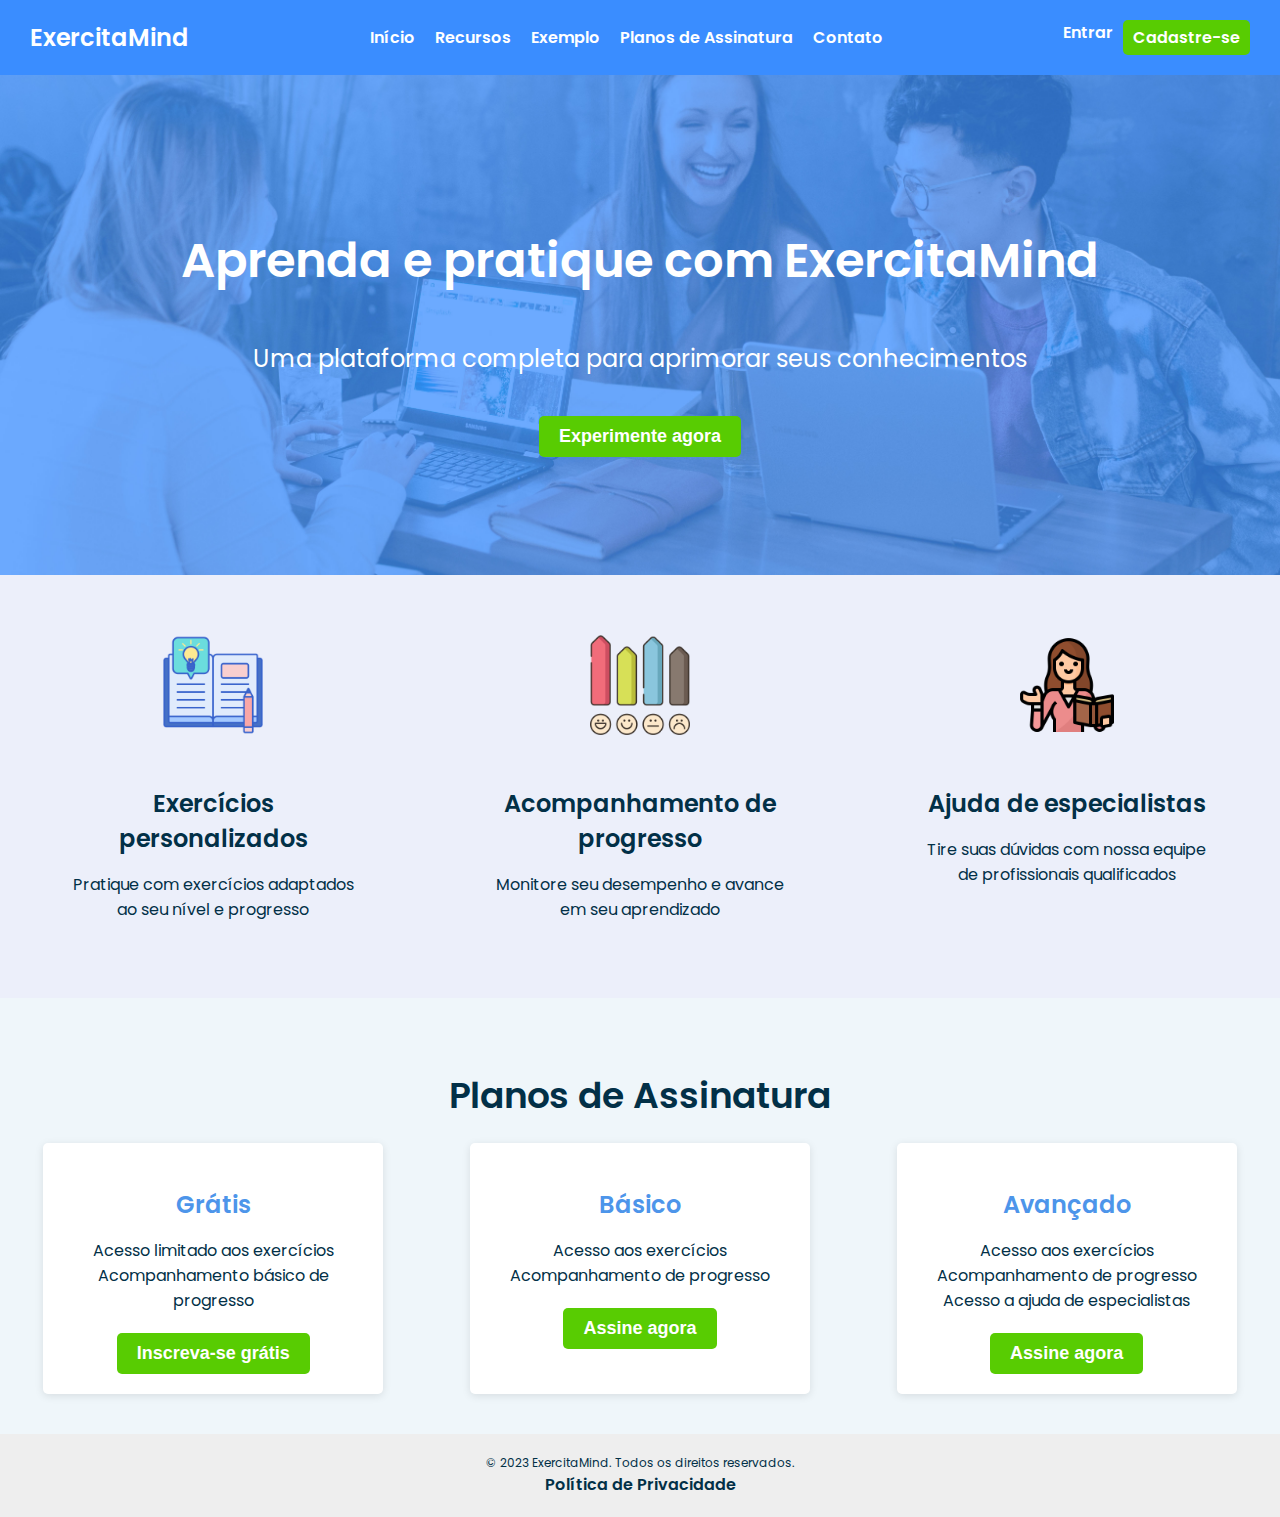
==== index.html @ e6cb5dfc "primeiro commit" ====
<!DOCTYPE html>
<html lang="pt-BR">
<head>
  <meta charset="UTF-8">
  <meta name="viewport" content="width=device-width, initial-scale=1.0">
  <title>ExercitaMind</title>
  <link rel="stylesheet" href="styles2.css">
</head>
<body>
  <header>
    <div class="logo">ExercitaMind</div>
    <nav>
      <a href="#">Início</a>
      <a href="#">Recursos</a>
      <a href="exercicios.html">Exemplo</a>
      <a href="#">Planos de Assinatura</a>
      <a href="#">Contato</a>
    </nav>
    <div class="auth-buttons">
      <a href="#">Entrar</a>
      <a href="#" class="signup-btn">Cadastre-se</a>
    </div>
  </header>
  
  <section class="banner">
    <h1>Aprenda e pratique com ExercitaMind</h1>
    <p>Uma plataforma completa para aprimorar seus conhecimentos</p>
    <button>Experimente agora</button>
  </section>

  <section class="features">
    <div class="feature">
      <img src="images/personalized-exercises.png" alt="Exercícios personalizados">
      <h3>Exercícios personalizados</h3>
      <p>Pratique com exercícios adaptados ao seu nível e progresso</p>
    </div>

    <div class="feature">
        <img src="images/progress-tracking.png" alt="Acompanhamento de progresso">
        <h3>Acompanhamento de progresso</h3>
        <p>Monitore seu desempenho e avance em seu aprendizado</p>
      </div>
      <div class="feature">
        <img src="images/expert-help.png" alt="Ajuda de especialistas">
        <h3>Ajuda de especialistas</h3>
        <p>Tire suas dúvidas com nossa equipe de profissionais qualificados</p>
      </div>
    </section>
  
    <section class="plans">
    <h2>Planos de Assinatura</h2>
    <div class="plan-cards">
      <div class="plan-card">
        <h3>Grátis</h3>
        <ul>
          <li>Acesso limitado aos exercícios</li>
          <li>Acompanhamento básico de progresso</li>
        </ul>
        <button>Inscreva-se grátis</button>
      </div>
      <div class="plan-card">
        <h3>Básico</h3>
        <ul>
          <li>Acesso aos exercícios</li>
          <li>Acompanhamento de progresso</li>
        </ul>
        <button>Assine agora</button>
      </div>
      <div class="plan-card">
        <h3>Avançado</h3>
        <ul>
          <li>Acesso aos exercícios</li>
          <li>Acompanhamento de progresso</li>
          <li>Acesso a ajuda de especialistas</li>
        </ul>
        <button>Assine agora</button>
      </div>
    </div>
  </section>
  
    <footer>
      <p>&copy; 2023 ExercitaMind. Todos os direitos reservados.</p>
      <a href="#">Política de Privacidade</a>
    </footer>
  </body>
  </html>
---- styles2.css ----
/* Geral */
@import url('https://fonts.googleapis.com/css2?family=Poppins:wght@400;600&display=swap');

body {
  font-family: 'Poppins', sans-serif;
  color: #023047;
  margin: 0;
  background-color: #EFF6FA;
}

/* Cabeçalho e Navegação */
header {
    display: flex;
    justify-content: space-between;
    align-items: center;
    background-color: #3A8DFF;
    padding: 20px 30px;
    box-shadow: 0 2px 8px rgba(0, 0, 0, 0.1);
  }
  
  .logo {
    font-size: 24px;
    font-weight: 600;
    color: #FFFFFF;
  }
  
  nav {
    display: flex;
    gap: 20px;
  }
  
  nav a {
    color: #FFFFFF;
    text-decoration: none;
    font-weight: 600;
    transition: color 0.3s;
  }
  
  nav a:hover {
    color: #58cc02;
  }
  
  .auth-buttons {
    display: flex;
    gap: 10px;
  }
  
  .auth-buttons a {
    color: #FFFFFF;
    text-decoration: none;
    font-weight: 600;
    transition: color 0.3s;
  }
  
  .auth-buttons a:hover {
    color: #58cc02;
  }
  
  .signup-btn {
    padding: 5px 10px;
    background-color: #58cc02;
    color: #FFFFFF;
    border-radius: 5px;
    transition: background-color 0.3s, color 0.3s;
  }
  
  .signup-btn:hover {
    background-color: #61e002;
    color: #FFFFFF;
  }

/* Banner */
.banner {
  background-image: url('images/banner-background.jpg');
  background-size: cover;
  background-position: center;
  height: 500px;
  display: flex;
  flex-direction: column;
  justify-content: center;
  align-items: center;
  color: #FFFFFF;
  text-align: center;
  padding: 0 20px;
}

.banner h1 {
  font-size: 48px;
  font-weight: 600;
  margin-bottom: 20px;
}

.banner p {
  font-size: 24px;
  margin-bottom: 40px;
}

.banner button {
  padding: 10px 20px;
  background-color: #58cc02;
  color: #FFFFFF;
  font-size: 18px;
  font-weight: 600;
  border: none;
  border-radius: 5px;
  cursor: pointer;
  transition: background-color 0.3s;
}

.banner button:hover {
  background-color: #61e002;
}

/* Seção de Recursos */
.features {
    display: flex;
    justify-content: space-around;
    padding: 40px 0;
    background-color: #ECEFFA;
  }
  
  .feature {
    width: 300px;
    padding: 20px;
    text-align: center;
  }
  
  .feature img {
    width: 100px;
    height: auto;
    margin-bottom: 20px;
  }
  
  .feature h3 {
    font-size: 24px;
    font-weight: 600;
    color: #023047;
    margin-bottom: 10px;
  }
  
  .feature p {
    font-size: 16px;
  }
  
  /* Seção de Planos de Assinatura */
  .plans {
    padding: 40px 0;
  }
  
  .plans h2 {
    font-size: 36px;
    font-weight: 600;
    color: #023047;
    text-align: center;
    margin-bottom: 20px;
  }
  
  .plan-cards {
    display: flex;
    justify-content: space-around;
  }
  
  .plan-card {
    width: 300px;
    background-color: #FFFFFF;
    box-shadow: 0 2px 8px rgba(0, 0, 0, 0.1);
    padding: 20px;
    border-radius: 5px;
    text-align: center;
  }
  
  .plan-card h3 {
    font-size: 24px;
    font-weight: 600;
    color: #4D95EA;
    margin-bottom: 10px;
  }
  
  .plan-card ul {
    list-style-type: none;
    padding: 0;
    font-size: 16px;
    margin-bottom: 20px;
  }
  
  .plan-card button {
    padding: 10px 20px;
    background-color: #58cc02;
    color: #FFFFFF;
    font-size: 18px;
    font-weight: 600;
    border: none;
    border-radius: 5px;
    cursor: pointer;
    transition: background-color 0.3s;
  }
  
  .plan-card button:hover {
    background-color: #61e002;
  }

/* Rodapé */
footer {
    background-color: #EEEEEE;
    padding: 20px;
    text-align: center;
  }
  
  footer p {
    font-size: 12px;
    margin: 0;
  }
  
  footer a {
    color: #023047;
    text-decoration: none;
    font-weight: 600;
    transition: color 0.3s;
  }
  
  footer a:hover {
    color: #4D95EA;
  }
  
  /* Seção de Recursos - Página de Recursos */
.resources-banner {
    background-color: #3A8DFF;
    height: 200px;
    display: flex;
    justify-content: center;
    align-items: center;
    color: #FFFFFF;
    text-align: center;
    padding: 0 20px;
    }
    
    .resources-banner h1 {
    font-size: 36px;
    font-weight: 600;
    margin-bottom: 20px;
    }
    input
    .resources {
    display: flex;
    justify-content: space-around;
    padding: 40px 0;
    background-color: #EFF6FA;
    }
    
    .resource {
    width: 300px;
    padding: 20px;
    text-align: center;
    }
    
    .resource img {
    width: 100px;
    height: auto;
    margin-bottom: 20px;
    }
    
    .resource h3 {
    font-size: 24px;
    font-weight: 600;
    color: #023047;
    margin-bottom: 10px;
    }
    
    .resource p {
    font-size: 16px;
    }
    
    nav a.active {
    color: #58cc02;
    }
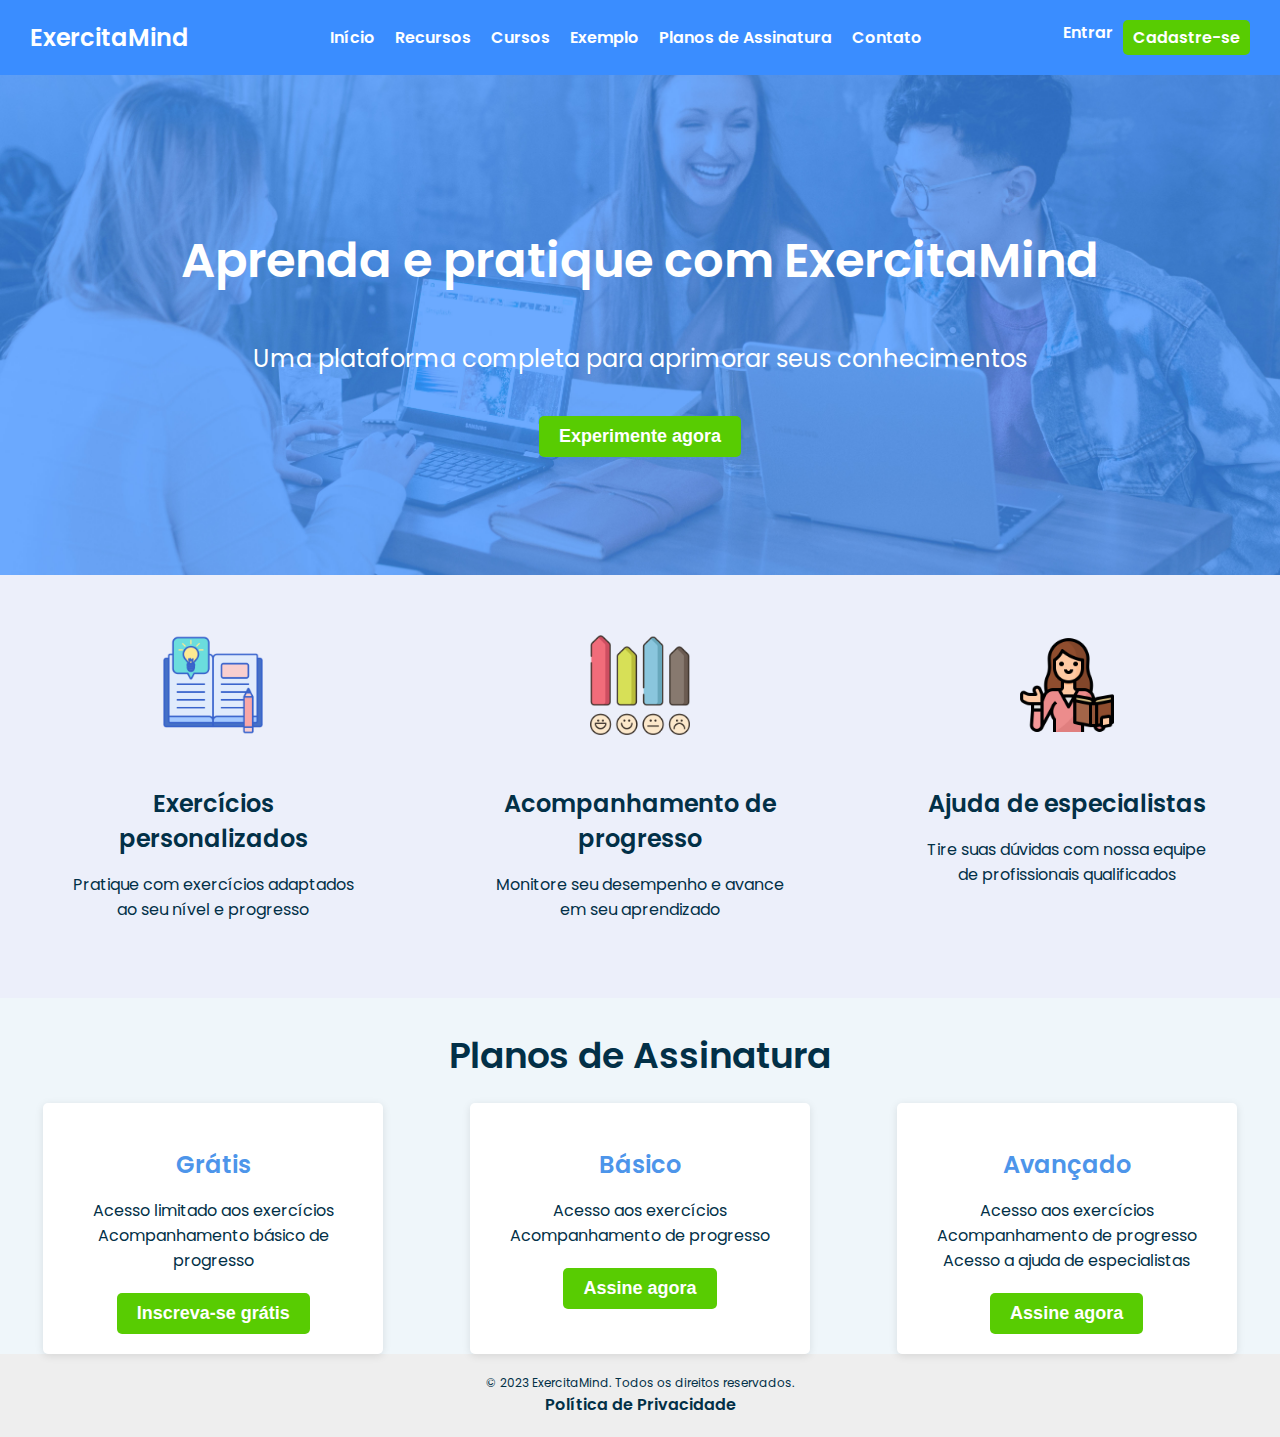
==== commit 8bca2266: "versao nova" ====
--- a/index.html
+++ b/index.html
@@ -10,8 +10,9 @@
   <header>
     <div class="logo">ExercitaMind</div>
     <nav>
-      <a href="#">Início</a>
+      <a href="index.html">Início</a>
       <a href="#">Recursos</a>
+      <a href="cursos.html">Cursos</a>
       <a href="exercicios.html">Exemplo</a>
       <a href="#">Planos de Assinatura</a>
       <a href="#">Contato</a>
--- a/styles2.css
+++ b/styles2.css
@@ -10,64 +10,64 @@
 
 /* Cabeçalho e Navegação */
 header {
-    display: flex;
-    justify-content: space-between;
-    align-items: center;
-    background-color: #3A8DFF;
-    padding: 20px 30px;
-    box-shadow: 0 2px 8px rgba(0, 0, 0, 0.1);
-  }
-  
-  .logo {
-    font-size: 24px;
-    font-weight: 600;
-    color: #FFFFFF;
-  }
-  
-  nav {
-    display: flex;
-    gap: 20px;
-  }
-  
-  nav a {
-    color: #FFFFFF;
-    text-decoration: none;
-    font-weight: 600;
-    transition: color 0.3s;
-  }
-  
-  nav a:hover {
-    color: #58cc02;
-  }
-  
-  .auth-buttons {
-    display: flex;
-    gap: 10px;
-  }
-  
-  .auth-buttons a {
-    color: #FFFFFF;
-    text-decoration: none;
-    font-weight: 600;
-    transition: color 0.3s;
-  }
-  
-  .auth-buttons a:hover {
-    color: #58cc02;
-  }
-  
-  .signup-btn {
-    padding: 5px 10px;
-    background-color: #58cc02;
-    color: #FFFFFF;
-    border-radius: 5px;
-    transition: background-color 0.3s, color 0.3s;
-  }
-  
-  .signup-btn:hover {
-    background-color: #61e002;
-    color: #FFFFFF;
-  }
+  display: flex;
+  justify-content: space-between;
+  align-items: center;
+  background-color: #3A8DFF;
+  padding: 20px 30px;
+  box-shadow: 0 2px 8px rgba(0, 0, 0, 0.1);
+}
+
+.logo {
+  font-size: 24px;
+  font-weight: 600;
+  color: #FFFFFF;
+}
+
+nav {
+  display: flex;
+  gap: 20px;
+}
+
+nav a {
+  color: #FFFFFF;
+  text-decoration: none;
+  font-weight: 600;
+  transition: color 0.3s;
+}
+
+nav a:hover {
+  color: #58cc02;
+}
+
+.auth-buttons {
+  display: flex;
+  gap: 10px;
+}
+
+.auth-buttons a {
+  color: #FFFFFF;
+  text-decoration: none;
+  font-weight: 600;
+  transition: color 0.3s;
+}
+
+.auth-buttons a:hover {
+  color: #58cc02;
+}
+
+.signup-btn {
+  padding: 5px 10px;
+  background-color: #58cc02;
+  color: #FFFFFF;
+  border-radius: 5px;
+  transition: background-color 0.3s, color 0.3s;
+}
+
+.signup-btn:hover {
+  background-color: #61e002;
+  color: #FFFFFF;
+}
 
 /* Banner */
 .banner {
@@ -113,163 +113,173 @@
 
 /* Seção de Recursos */
 .features {
-    display: flex;
-    justify-content: space-around;
-    padding: 40px 0;
-    background-color: #ECEFFA;
-  }
-  
-  .feature {
-    width: 300px;
-    padding: 20px;
-    text-align: center;
-  }
-  
-  .feature img {
-    width: 100px;
-    height: auto;
-    margin-bottom: 20px;
-  }
-  
-  .feature h3 {
-    font-size: 24px;
-    font-weight: 600;
-    color: #023047;
-    margin-bottom: 10px;
-  }
-  
-  .feature p {
-    font-size: 16px;
-  }
-  
-  /* Seção de Planos de Assinatura */
-  .plans {
-    padding: 40px 0;
-  }
-  
-  .plans h2 {
-    font-size: 36px;
-    font-weight: 600;
-    color: #023047;
-    text-align: center;
-    margin-bottom: 20px;
-  }
-  
-  .plan-cards {
-    display: flex;
-    justify-content: space-around;
-  }
-  
-  .plan-card {
-    width: 300px;
-    background-color: #FFFFFF;
-    box-shadow: 0 2px 8px rgba(0, 0, 0, 0.1);
-    padding: 20px;
-    border-radius: 5px;
-    text-align: center;
-  }
-  
-  .plan-card h3 {
-    font-size: 24px;
-    font-weight: 600;
-    color: #4D95EA;
-    margin-bottom: 10px;
-  }
-  
-  .plan-card ul {
-    list-style-type: none;
-    padding: 0;
-    font-size: 16px;
-    margin-bottom: 20px;
-  }
-  
-  .plan-card button {
-    padding: 10px 20px;
-    background-color: #58cc02;
-    color: #FFFFFF;
-    font-size: 18px;
-    font-weight: 600;
-    border: none;
-    border-radius: 5px;
-    cursor: pointer;
-    transition: background-color 0.3s;
-  }
-  
-  .plan-card button:hover {
-    background-color: #61e002;
-  }
+  display: flex;
+  justify-content: space-around;
+  padding: 40px 0;
+  background-color: #ECEFFA;
+}
+
+.feature {
+  width: 300px;
+  padding: 20px;
+  text-align: center;
+}
+
+.feature img {
+  width: 100px;
+  height: auto;
+  margin-bottom: 20px;
+}
+
+.feature h3 {
+  font-size: 24px;
+  font-weight: 600;
+  color: #023047;
+  margin-bottom: 10px;
+}
+
+.feature p {
+  font-size: 16px;
+}
+
+/* Seção de Planos de Assinatura */
+.plans {
+  padding: 40px0;
+}
+
+.plans h2 {
+font-size: 36px;
+font-weight: 600;
+color: #023047;
+text-align: center;
+margin-bottom: 20px;
+}
+
+.plan-cards {
+display: flex;
+justify-content: space-around;
+}
+
+.plan-card {
+width: 300px;
+background-color: #FFFFFF;
+box-shadow: 0 2px 8px rgba(0, 0, 0, 0.1);
+padding: 20px;
+border-radius: 5px;
+text-align: center;
+}
+
+.plan-card h3 {
+font-size: 24px;
+font-weight: 600;
+color: #4D95EA;
+margin-bottom: 10px;
+}
+
+.plan-card ul {
+list-style-type: none;
+padding: 0;
+font-size: 16px;
+margin-bottom: 20px;
+}
+
+.plan-card button {
+padding: 10px 20px;
+background-color: #58cc02;
+color: #FFFFFF;
+font-size: 18px;
+font-weight: 600;
+border: none;
+border-radius: 5px;
+cursor: pointer;
+transition: background-color 0.3s;
+}
+
+.plan-card button:hover {
+background-color: #61e002;
+}
 
 /* Rodapé */
 footer {
-    background-color: #EEEEEE;
-    padding: 20px;
-    text-align: center;
-  }
-  
-  footer p {
-    font-size: 12px;
-    margin: 0;
-  }
-  
-  footer a {
-    color: #023047;
-    text-decoration: none;
-    font-weight: 600;
-    transition: color 0.3s;
-  }
-  
-  footer a:hover {
-    color: #4D95EA;
-  }
-  
-  /* Seção de Recursos - Página de Recursos */
-.resources-banner {
-    background-color: #3A8DFF;
-    height: 200px;
-    display: flex;
-    justify-content: center;
-    align-items: center;
-    color: #FFFFFF;
-    text-align: center;
-    padding: 0 20px;
-    }
-    
-    .resources-banner h1 {
-    font-size: 36px;
-    font-weight: 600;
-    margin-bottom: 20px;
-    }
-    input
-    .resources {
-    display: flex;
-    justify-content: space-around;
-    padding: 40px 0;
-    background-color: #EFF6FA;
-    }
-    
-    .resource {
-    width: 300px;
-    padding: 20px;
-    text-align: center;
-    }
-    
-    .resource img {
-    width: 100px;
-    height: auto;
-    margin-bottom: 20px;
-    }
-    
-    .resource h3 {
-    font-size: 24px;
-    font-weight: 600;
-    color: #023047;
-    margin-bottom: 10px;
-    }
-    
-    .resource p {
-    font-size: 16px;
-    }
-    
-    nav a.active {
-    color: #58cc02;
-    }+background-color: #EEEEEE;
+padding: 20px;
+text-align: center;
+}
+
+footer p {
+font-size: 12px;
+margin: 0;
+}
+
+footer a {
+color: #023047;
+text-decoration: none;
+font-weight: 600;
+transition: color 0.3s;
+}
+
+footer a:hover {
+color: #4D95EA;
+}
+
+/* Responsividade */
+@media (max-width: 960px) {
+.features,
+.plan-cards {
+flex-wrap: wrap;
+justify-content: center;
+}
+
+.feature,
+.plan-card {
+margin: 10px;
+}
+
+nav {
+flex-direction: column;
+align-items: center;
+gap: 10px;
+}
+
+.auth-buttons {
+gap: 5px;
+}
+
+.signup-btn {
+padding: 5px;
+}
+}
+
+@media (max-width: 768px) {
+.banner {
+height: 400px;
+}
+
+.banner h1 {
+font-size: 36px;
+}
+
+.banner p {
+font-size: 18px;
+}
+}
+
+@media (max-width: 480px) {
+header {
+flex-direction: column;
+align-items: center;
+gap: 10px;
+}
+
+.banner {
+height: 300px;
+}
+
+.banner h1 {
+font-size: 24px;
+}
+
+.banner p {
+font-size: 16px;
+}
+}
